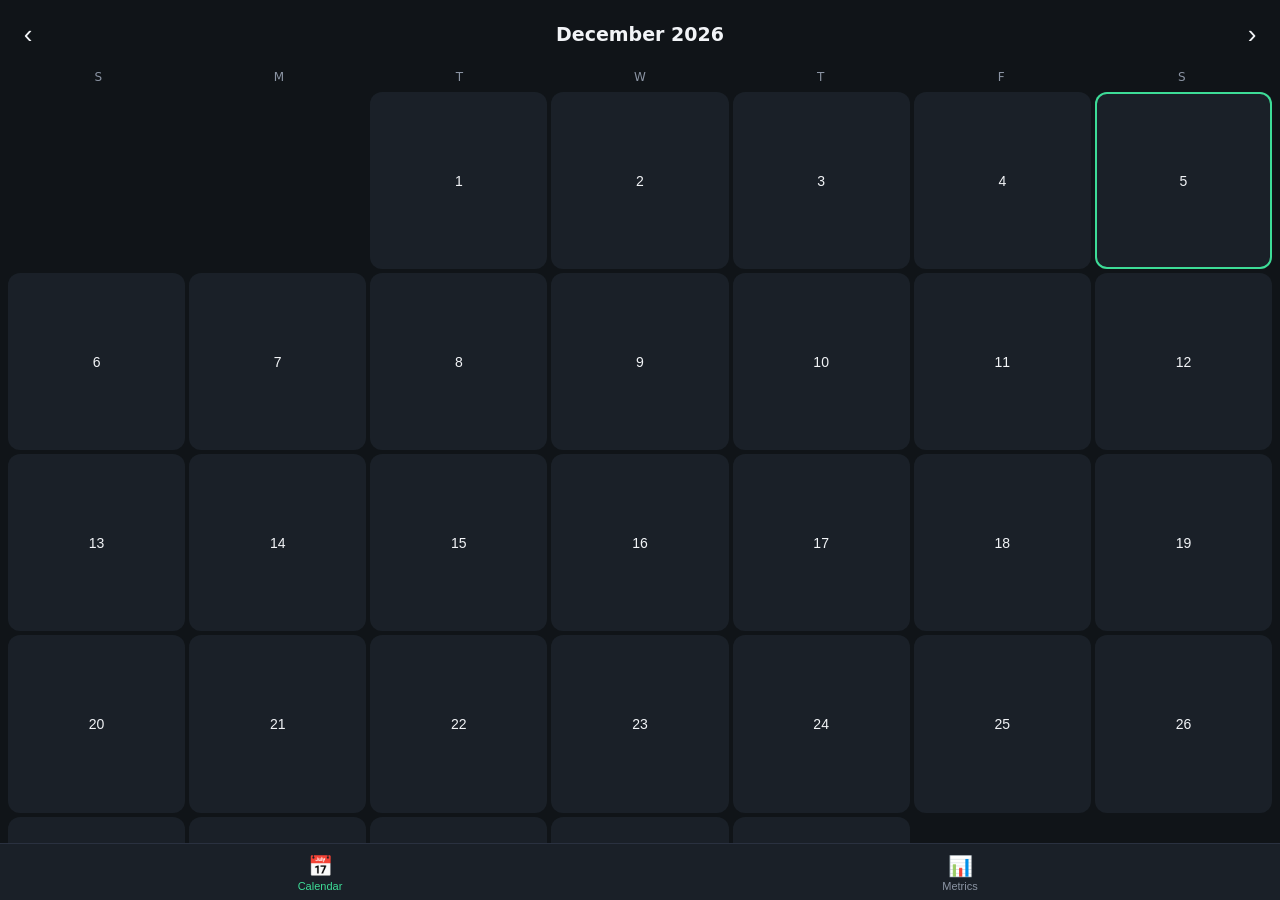
==== index.html @ 427ac47f "Initial commit of Petty, a kitchen-cleaning tracker PWA Static HTML/CSS/JS app storing data client-s" ====
<!doctype html>
<html lang="en">
<head>
<meta charset="UTF-8">
<meta name="viewport" content="width=device-width, initial-scale=1, viewport-fit=cover, maximum-scale=1">
<title>Petty</title>

<link rel="manifest" href="manifest.webmanifest">
<meta name="theme-color" content="#101418">
<meta name="apple-mobile-web-app-capable" content="yes">
<meta name="apple-mobile-web-app-status-bar-style" content="black-translucent">
<meta name="apple-mobile-web-app-title" content="Petty">
<link rel="apple-touch-icon" href="icons/apple-touch-icon.png">
<link rel="icon" href="icons/icon-192.png">

<link rel="stylesheet" href="styles.css">
</head>
<body>

<div id="app">

  <!-- ===== Calendar Tab ===== -->
  <section id="view-calendar" class="view active">
    <header class="topbar">
      <button id="prevMonth" class="icon-btn" aria-label="Previous month">‹</button>
      <h1 id="monthLabel">Month</h1>
      <button id="nextMonth" class="icon-btn" aria-label="Next month">›</button>
    </header>
    <div class="weekday-row">
      <span>S</span><span>M</span><span>T</span><span>W</span><span>T</span><span>F</span><span>S</span>
    </div>
    <div id="calendarGrid" class="calendar-grid"></div>
    <div class="legend">
      <span class="legend-item"><i class="dot jordan"></i> Jordan</span>
      <span class="legend-item"><i class="dot bethany"></i> Bethany</span>
    </div>
  </section>

  <!-- ===== Day Detail (full screen overlay) ===== -->
  <section id="view-day" class="view">
    <header class="topbar">
      <button id="dayBack" class="icon-btn" aria-label="Back">‹</button>
      <h1 id="dayLabel">Day</h1>
      <span class="icon-btn spacer"></span>
    </header>

    <div class="day-content">

      <div class="card">
        <h2>Who cleaned the kitchen?</h2>
        <div class="who-row">
          <button class="who-btn" id="whoJordan" data-who="Jordan">Jordan</button>
          <button class="who-btn" id="whoBethany" data-who="Bethany">Bethany</button>
        </div>
      </div>

      <div class="card">
        <h2>Stopwatch</h2>
        <div class="stopwatch">
          <div id="timerDisplay" class="timer-display">00:00:00</div>
          <button id="timerToggle" class="timer-btn">Start</button>
        </div>

        <button id="manualToggle" class="manual-toggle-btn">+ Log time manually</button>
        <div id="manualForm" class="manual-form hidden">
          <p class="manual-hint">Fill in whatever you know — nothing here is required.</p>
          <div class="manual-row">
            <label>Start time
              <input type="time" id="manualStart">
            </label>
            <label>End time
              <input type="time" id="manualEnd">
            </label>
          </div>
          <div class="manual-row">
            <label>Duration (minutes)
              <input type="number" min="0" step="1" id="manualDuration" placeholder="e.g. 25">
            </label>
          </div>
          <div class="manual-actions">
            <button id="manualCancel" class="manual-cancel-btn">Cancel</button>
            <button id="manualSave" class="manual-save-btn">Save</button>
          </div>
        </div>

        <div id="sessionList" class="session-list"></div>
      </div>

      <div class="card">
        <h2>Notes</h2>
        <div id="noteView" class="note-view hidden">
          <p id="noteText" class="note-text"></p>
          <button id="noteEditBtn" class="note-icon-btn" aria-label="Edit note">✏️</button>
        </div>
        <div id="noteEdit" class="note-edit">
          <textarea id="dayNote" class="notes-input" placeholder="Anything worth remembering about today..." rows="4"></textarea>
          <button id="noteDoneBtn" class="note-icon-btn note-check-btn" aria-label="Done editing note">✓</button>
        </div>
      </div>

      <div class="card">
        <h2>Before photos</h2>
        <div id="beforeGrid" class="photo-grid"></div>
        <label class="add-photo-btn">
          + Add photo
          <input type="file" accept="image/*" multiple id="beforeInput" hidden>
        </label>
      </div>

      <div class="card">
        <h2>After photos</h2>
        <div id="afterGrid" class="photo-grid"></div>
        <label class="add-photo-btn">
          + Add photo
          <input type="file" accept="image/*" multiple id="afterInput" hidden>
        </label>
      </div>

    </div>
  </section>

  <!-- ===== Metrics Tab ===== -->
  <section id="view-metrics" class="view">
    <header class="topbar">
      <h1>Metrics</h1>
    </header>
    <div class="day-content">
      <div class="card person-card jordan-card">
        <h2>Jordan</h2>
        <div class="metric-grid" id="metricsJordan"></div>
      </div>
      <div class="card person-card bethany-card">
        <h2>Bethany</h2>
        <div class="metric-grid" id="metricsBethany"></div>
      </div>

      <div class="card">
        <h2>Data</h2>
        <p class="manual-hint">Move everything (who cleaned, times, notes, photos) to or from another install of this app.</p>
        <div class="data-actions">
          <button id="exportDataBtn" class="data-btn">Export data</button>
          <label class="data-btn data-import-btn">
            Import data
            <input type="file" accept="application/json" id="importDataInput" hidden>
          </label>
        </div>
        <p id="dataStatus" class="data-status"></p>
      </div>
    </div>
  </section>

  <!-- ===== Photo Lightbox ===== -->
  <div id="lightbox" class="lightbox hidden">
    <button id="lightboxClose" class="icon-btn lightbox-close" aria-label="Close">✕</button>
    <button id="lightboxDelete" class="lightbox-delete">Delete photo</button>
    <button id="lightboxPrev" class="lightbox-nav lightbox-prev" aria-label="Previous photo">‹</button>
    <button id="lightboxNext" class="lightbox-nav lightbox-next" aria-label="Next photo">›</button>
    <img id="lightboxImg" src="" alt="">
  </div>

  <!-- ===== Bottom Tab Bar ===== -->
  <nav class="tabbar">
    <button class="tab-btn active" data-tab="calendar">
      <span class="tab-icon">📅</span><span>Calendar</span>
    </button>
    <button class="tab-btn" data-tab="metrics">
      <span class="tab-icon">📊</span><span>Metrics</span>
    </button>
  </nav>

</div>

<script src="db.js"></script>
<script src="app.js"></script>
<script>
if ('serviceWorker' in navigator) {
  window.addEventListener('load', () => {
    navigator.serviceWorker.register('sw.js').catch(() => {});
  });
}
</script>
</body>
</html>
---- styles.css ----
:root {
  --bg: #101418;
  --card-bg: #1a2028;
  --card-bg-2: #212836;
  --text: #f2f4f7;
  --text-dim: #8b94a3;
  --jordan: #4da3ff;
  --bethany: #f5c518;
  --accent: #3ddc97;
  --danger: #ff5c5c;
  --border: #2a3140;
  --safe-top: env(safe-area-inset-top, 0px);
  --safe-bottom: env(safe-area-inset-bottom, 0px);
}

* { box-sizing: border-box; -webkit-tap-highlight-color: transparent; }

html, body {
  margin: 0;
  height: 100%;
  background: var(--bg);
  color: var(--text);
  font-family: -apple-system, BlinkMacSystemFont, "SF Pro Text", system-ui, sans-serif;
  overflow: hidden;
}

#app {
  position: fixed;
  inset: 0;
  display: flex;
  flex-direction: column;
}

.view {
  position: absolute;
  inset: 0;
  display: none;
  flex-direction: column;
  overflow-y: auto;
  padding-bottom: calc(72px + var(--safe-bottom));
  -webkit-overflow-scrolling: touch;
}
.view.active { display: flex; }

.topbar {
  display: flex;
  align-items: center;
  justify-content: space-between;
  padding: calc(14px + var(--safe-top)) 8px 12px;
  position: sticky;
  top: 0;
  background: var(--bg);
  z-index: 5;
}
.topbar h1 {
  font-size: 19px;
  font-weight: 700;
  margin: 0;
  flex: 1;
  text-align: center;
}

.icon-btn {
  background: none;
  border: none;
  color: var(--text);
  font-size: 26px;
  width: 40px;
  height: 40px;
  display: flex;
  align-items: center;
  justify-content: center;
  border-radius: 50%;
}
.icon-btn:active { background: var(--card-bg-2); }
.icon-btn.spacer { visibility: hidden; }

.weekday-row {
  display: grid;
  grid-template-columns: repeat(7, 1fr);
  text-align: center;
  color: var(--text-dim);
  font-size: 12px;
  padding: 4px 8px;
}

.calendar-grid {
  display: grid;
  grid-template-columns: repeat(7, 1fr);
  gap: 4px;
  padding: 4px 8px;
}

.day-cell {
  aspect-ratio: 1;
  display: flex;
  flex-direction: column;
  align-items: center;
  justify-content: center;
  border-radius: 12px;
  background: var(--card-bg);
  font-size: 14px;
  position: relative;
  border: none;
  color: var(--text);
}
.day-cell.empty { background: none; }
.day-cell.today { box-shadow: inset 0 0 0 2px var(--accent); }
.day-cell:active { opacity: 0.8; }
.day-cell.cleaned-jordan { background: var(--jordan); color: #071523; font-weight: 600; }
.day-cell.cleaned-bethany { background: var(--bethany); color: #241c00; font-weight: 600; }
.day-cell.cleaned-jordan.today,
.day-cell.cleaned-bethany.today { box-shadow: inset 0 0 0 2px var(--bg), inset 0 0 0 4px var(--accent); }

.day-dots {
  display: flex;
  gap: 3px;
  margin-top: 4px;
  height: 6px;
}
.dot {
  width: 6px;
  height: 6px;
  border-radius: 50%;
  display: inline-block;
}
.dot.jordan { background: var(--jordan); }
.dot.bethany { background: var(--bethany); }
.day-cell .photo-dot {
  position: absolute;
  top: 4px;
  right: 6px;
  font-size: 9px;
  opacity: 0.7;
}

.legend {
  display: flex;
  gap: 18px;
  justify-content: center;
  padding: 14px 8px;
  color: var(--text-dim);
  font-size: 13px;
}
.legend-item { display: flex; align-items: center; gap: 6px; }

.day-content {
  padding: 4px 12px 20px;
  display: flex;
  flex-direction: column;
  gap: 14px;
}

.card {
  background: var(--card-bg);
  border-radius: 16px;
  padding: 16px;
}
.card h2 {
  font-size: 14px;
  text-transform: uppercase;
  letter-spacing: 0.04em;
  color: var(--text-dim);
  margin: 0 0 12px;
  font-weight: 600;
}

.notes-input {
  width: 100%;
  background: var(--card-bg-2);
  border: 1px solid var(--border);
  border-radius: 10px;
  padding: 10px 12px;
  color: var(--text);
  font-size: 15px;
  font-family: inherit;
  resize: vertical;
}
.notes-input::placeholder { color: var(--text-dim); }

.note-view {
  display: flex;
  align-items: flex-start;
  gap: 10px;
}
.note-view.hidden { display: none; }
.note-text {
  flex: 1;
  margin: 0;
  font-size: 16px;
  line-height: 1.6;
  color: var(--text);
  white-space: pre-wrap;
  word-break: break-word;
}

.note-edit {
  display: flex;
  align-items: flex-end;
  gap: 10px;
}
.note-edit.hidden { display: none; }
.note-edit .notes-input { flex: 1; }

.note-icon-btn {
  flex-shrink: 0;
  width: 40px;
  height: 40px;
  border-radius: 50%;
  border: none;
  background: var(--card-bg-2);
  color: var(--text);
  font-size: 16px;
  display: flex;
  align-items: center;
  justify-content: center;
}
.note-icon-btn:active { opacity: 0.8; }
.note-check-btn {
  background: var(--accent);
  color: #06251a;
  font-weight: 700;
  font-size: 20px;
}

.who-row {
  display: flex;
  gap: 10px;
}
.who-btn {
  flex: 1;
  padding: 16px 8px;
  border-radius: 12px;
  border: 2px solid var(--border);
  background: var(--card-bg-2);
  color: var(--text);
  font-size: 16px;
  font-weight: 600;
}
.who-btn:active { opacity: 0.8; }
.who-btn.selected[data-who="Jordan"] {
  border-color: var(--jordan);
  background: rgba(77, 163, 255, 0.15);
  color: var(--jordan);
}
.who-btn.selected[data-who="Bethany"] {
  border-color: var(--bethany);
  background: rgba(255, 122, 184, 0.15);
  color: var(--bethany);
}

.stopwatch {
  display: flex;
  flex-direction: column;
  align-items: center;
  gap: 16px;
  padding: 8px 0 4px;
}
.timer-display {
  font-size: 42px;
  font-weight: 700;
  font-variant-numeric: tabular-nums;
  letter-spacing: 0.02em;
}
.timer-btn {
  width: 120px;
  height: 120px;
  border-radius: 50%;
  border: none;
  background: var(--accent);
  color: #06251a;
  font-size: 18px;
  font-weight: 700;
}
.timer-btn.running {
  background: var(--danger);
  color: #2b0505;
}
.timer-btn:active { opacity: 0.85; }

.manual-toggle-btn {
  display: block;
  width: 100%;
  text-align: center;
  background: none;
  border: none;
  color: var(--text-dim);
  font-size: 13px;
  padding: 10px 0 2px;
}
.manual-toggle-btn:active { color: var(--text); }

.manual-form {
  margin-top: 10px;
  padding: 12px;
  border-radius: 12px;
  background: var(--card-bg-2);
}
.manual-form.hidden { display: none; }
.manual-row {
  display: flex;
  gap: 10px;
  margin-bottom: 10px;
}
.manual-row label {
  flex: 1;
  display: flex;
  flex-direction: column;
  gap: 4px;
  font-size: 12px;
  color: var(--text-dim);
}
.manual-row input {
  background: var(--bg);
  border: 1px solid var(--border);
  border-radius: 8px;
  padding: 9px 8px;
  color: var(--text);
  font-size: 15px;
  width: 100%;
}
.manual-hint {
  font-size: 12px;
  color: var(--text-dim);
  margin: 0 0 10px;
}
.manual-actions {
  display: flex;
  justify-content: flex-end;
  gap: 10px;
}
.manual-cancel-btn {
  background: none;
  border: none;
  color: var(--text-dim);
  font-size: 14px;
  padding: 8px 10px;
}
.manual-save-btn {
  background: var(--accent);
  color: #06251a;
  border: none;
  border-radius: 8px;
  padding: 8px 18px;
  font-size: 14px;
  font-weight: 700;
}

.session-list {
  margin-top: 14px;
  display: flex;
  flex-direction: column;
  gap: 8px;
}
.session-row {
  display: flex;
  justify-content: space-between;
  align-items: center;
  background: var(--card-bg-2);
  border-radius: 10px;
  padding: 10px 12px;
  font-size: 13px;
  color: var(--text-dim);
}
.session-row .dur {
  color: var(--text);
  font-weight: 600;
}
.session-row .del {
  background: none;
  border: none;
  color: var(--danger);
  font-size: 13px;
  padding: 4px 8px;
}
.session-total {
  text-align: center;
  color: var(--text-dim);
  font-size: 13px;
  margin-top: 2px;
}

.photo-grid {
  display: grid;
  grid-template-columns: repeat(3, 1fr);
  gap: 8px;
  margin-bottom: 12px;
}
.photo-thumb {
  aspect-ratio: 1;
  border-radius: 10px;
  overflow: hidden;
  background: var(--card-bg-2);
}
.photo-thumb img {
  width: 100%;
  height: 100%;
  object-fit: cover;
  display: block;
}

.add-photo-btn {
  display: block;
  text-align: center;
  padding: 12px;
  border-radius: 10px;
  border: 1px dashed var(--border);
  color: var(--text-dim);
  font-size: 14px;
}
.add-photo-btn:active { background: var(--card-bg-2); }

.lightbox {
  position: fixed;
  inset: 0;
  background: rgba(0,0,0,0.92);
  z-index: 50;
  display: flex;
  align-items: center;
  justify-content: center;
}
.lightbox.hidden { display: none; }
.lightbox img {
  max-width: 92%;
  max-height: 78%;
  border-radius: 8px;
  object-fit: contain;
}
.lightbox-close {
  position: absolute;
  top: calc(16px + var(--safe-top));
  right: 12px;
  background: rgba(255,255,255,0.1);
}
.lightbox-delete {
  position: absolute;
  bottom: calc(30px + var(--safe-bottom));
  background: var(--danger);
  color: #fff;
  border: none;
  padding: 12px 24px;
  border-radius: 24px;
  font-size: 15px;
  font-weight: 600;
}

.lightbox-nav {
  position: absolute;
  top: 50%;
  transform: translateY(-50%);
  width: 48px;
  height: 48px;
  border-radius: 50%;
  border: none;
  background: rgba(255, 255, 255, 0.12);
  color: #fff;
  font-size: 28px;
  display: flex;
  align-items: center;
  justify-content: center;
}
.lightbox-nav:active { background: rgba(255, 255, 255, 0.22); }
.lightbox-nav:disabled { opacity: 0.2; }
.lightbox-prev { left: 10px; }
.lightbox-next { right: 10px; }

.person-card h2 { color: var(--text); font-size: 17px; text-transform: none; }
.jordan-card { border-left: 4px solid var(--jordan); }
.bethany-card { border-left: 4px solid var(--bethany); }

.metric-grid {
  display: grid;
  grid-template-columns: 1fr 1fr;
  gap: 10px;
}
.metric-box {
  background: var(--card-bg-2);
  border-radius: 12px;
  padding: 12px;
}
.metric-box .val {
  font-size: 24px;
  font-weight: 700;
}
.metric-box .lbl {
  font-size: 12px;
  color: var(--text-dim);
  margin-top: 2px;
}

.data-actions {
  display: flex;
  gap: 10px;
}
.data-btn {
  flex: 1;
  display: flex;
  align-items: center;
  justify-content: center;
  padding: 12px 8px;
  border-radius: 10px;
  border: 1px solid var(--border);
  background: var(--card-bg-2);
  color: var(--text);
  font-size: 14px;
  font-weight: 600;
  text-align: center;
}
.data-btn:active { opacity: 0.8; }
.data-status {
  font-size: 13px;
  color: var(--text-dim);
  margin: 10px 0 0;
  min-height: 16px;
}

.tabbar {
  position: fixed;
  bottom: 0;
  left: 0;
  right: 0;
  display: flex;
  background: var(--card-bg);
  border-top: 1px solid var(--border);
  padding-bottom: var(--safe-bottom);
  z-index: 10;
}
.tab-btn {
  flex: 1;
  background: none;
  border: none;
  color: var(--text-dim);
  display: flex;
  flex-direction: column;
  align-items: center;
  gap: 2px;
  padding: 10px 0 8px;
  font-size: 11px;
}
.tab-btn .tab-icon { font-size: 20px; }
.tab-btn.active { color: var(--accent); }
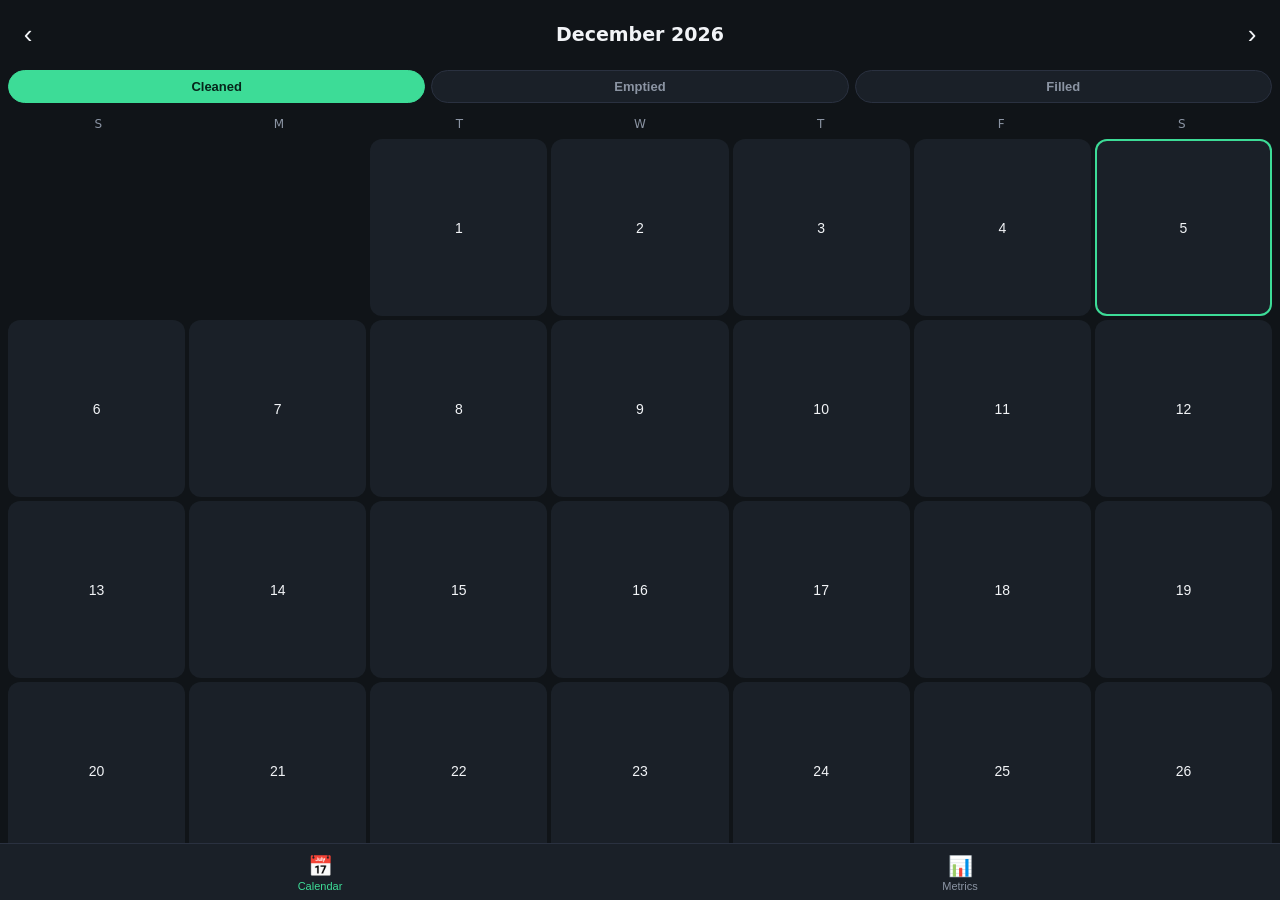
==== commit 152690b4: "Add dishwasher empty/fill tracking and a calendar filter toggle Tracks who emptied and who filled th" ====
--- a/index.html
+++ b/index.html
@@ -26,6 +26,11 @@
       <h1 id="monthLabel">Month</h1>
       <button id="nextMonth" class="icon-btn" aria-label="Next month">›</button>
     </header>
+    <div class="filter-row" id="calendarFilter">
+      <button class="filter-btn active" data-field="cleanedBy">Cleaned</button>
+      <button class="filter-btn" data-field="emptiedBy">Emptied</button>
+      <button class="filter-btn" data-field="filledBy">Filled</button>
+    </div>
     <div class="weekday-row">
       <span>S</span><span>M</span><span>T</span><span>W</span><span>T</span><span>F</span><span>S</span>
     </div>
@@ -51,6 +56,20 @@
         <div class="who-row">
           <button class="who-btn" id="whoJordan" data-who="Jordan">Jordan</button>
           <button class="who-btn" id="whoBethany" data-who="Bethany">Bethany</button>
+        </div>
+      </div>
+
+      <div class="card">
+        <h2>Dishwasher</h2>
+        <div class="sub-label">Emptied by</div>
+        <div class="who-row">
+          <button class="who-btn" id="emptyJordan" data-who="Jordan">Jordan</button>
+          <button class="who-btn" id="emptyBethany" data-who="Bethany">Bethany</button>
+        </div>
+        <div class="sub-label">Filled by</div>
+        <div class="who-row">
+          <button class="who-btn" id="fillJordan" data-who="Jordan">Jordan</button>
+          <button class="who-btn" id="fillBethany" data-who="Bethany">Bethany</button>
         </div>
       </div>
 
--- a/styles.css
+++ b/styles.css
@@ -75,6 +75,28 @@
 .icon-btn:active { background: var(--card-bg-2); }
 .icon-btn.spacer { visibility: hidden; }
 
+.filter-row {
+  display: flex;
+  gap: 6px;
+  padding: 4px 8px 10px;
+}
+.filter-btn {
+  flex: 1;
+  padding: 8px 4px;
+  border-radius: 20px;
+  border: 1px solid var(--border);
+  background: var(--card-bg);
+  color: var(--text-dim);
+  font-size: 13px;
+  font-weight: 600;
+}
+.filter-btn.active {
+  background: var(--accent);
+  border-color: var(--accent);
+  color: #06251a;
+}
+.filter-btn:active { opacity: 0.85; }
+
 .weekday-row {
   display: grid;
   grid-template-columns: repeat(7, 1fr);
@@ -107,10 +129,10 @@
 .day-cell.empty { background: none; }
 .day-cell.today { box-shadow: inset 0 0 0 2px var(--accent); }
 .day-cell:active { opacity: 0.8; }
-.day-cell.cleaned-jordan { background: var(--jordan); color: #071523; font-weight: 600; }
-.day-cell.cleaned-bethany { background: var(--bethany); color: #241c00; font-weight: 600; }
-.day-cell.cleaned-jordan.today,
-.day-cell.cleaned-bethany.today { box-shadow: inset 0 0 0 2px var(--bg), inset 0 0 0 4px var(--accent); }
+.day-cell.person-jordan { background: var(--jordan); color: #071523; font-weight: 600; }
+.day-cell.person-bethany { background: var(--bethany); color: #241c00; font-weight: 600; }
+.day-cell.person-jordan.today,
+.day-cell.person-bethany.today { box-shadow: inset 0 0 0 2px var(--bg), inset 0 0 0 4px var(--accent); }
 
 .day-dots {
   display: flex;
@@ -223,6 +245,13 @@
   font-size: 20px;
 }
 
+.sub-label {
+  font-size: 12px;
+  color: var(--text-dim);
+  margin: 0 0 8px;
+}
+.sub-label:not(:first-child) { margin-top: 16px; }
+
 .who-row {
   display: flex;
   gap: 10px;
